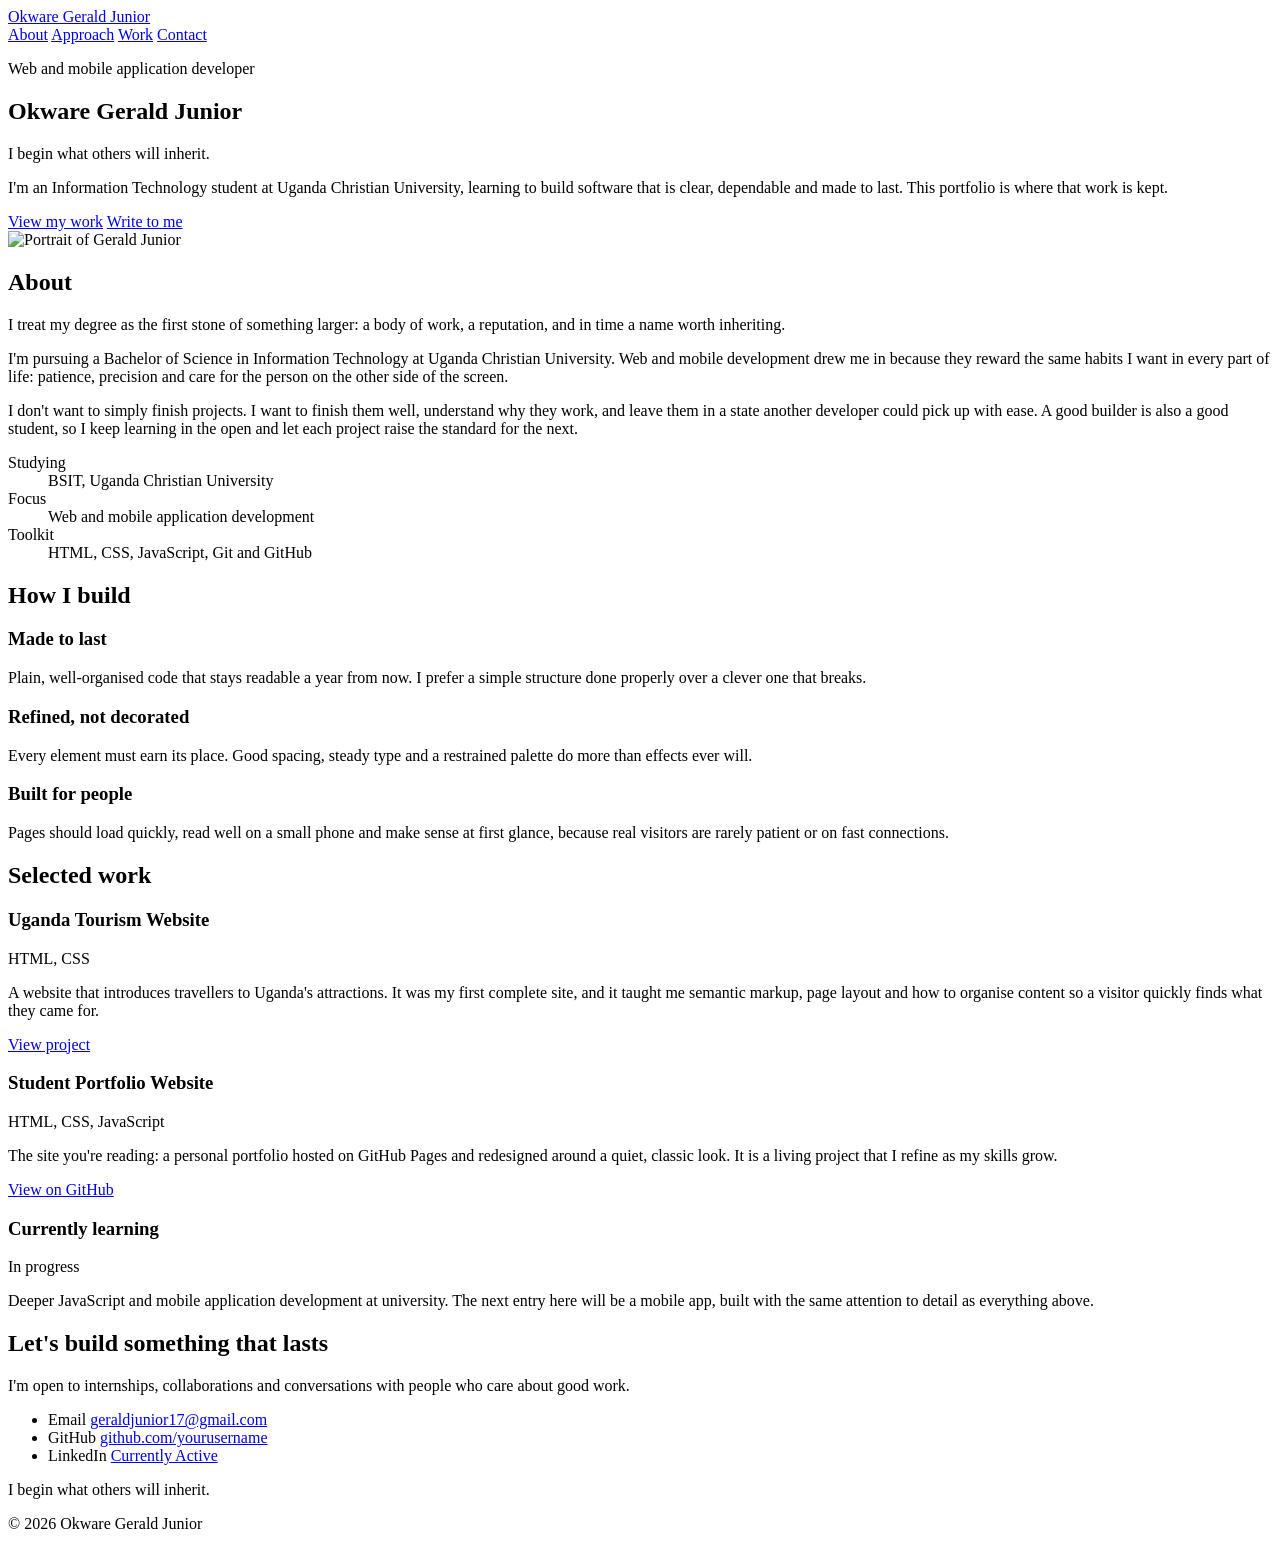
==== index.html @ 3ff0299d "Rename index[1].html to index.html" ====
<!DOCTYPE html>
<html lang="en">
<head>
    <meta charset="UTF-8">
    <meta name="viewport" content="width=device-width, initial-scale=1.0">
    <title>Okware Gerald Junior | Portfolio</title>
    <meta name="description" content="Okware Gerald Junior, Information Technology student at Uganda Christian University, building dependable websites and mobile applications.">
    <meta name="theme-color" content="#1F3A2E">
    <link rel="preconnect" href="https://fonts.googleapis.com">
    <link rel="preconnect" href="https://fonts.gstatic.com" crossorigin>
    <link href="https://fonts.googleapis.com/css2?family=Cormorant+Garamond:ital,wght@0,500;0,600;1,500&family=Jost:wght@300;400;500&display=swap" rel="stylesheet">
    <link rel="stylesheet" href="style.css">
</head>
<body>
    <header class="site-header">
        <a class="brand" href="#home">Okware Gerald Junior</a>
        <nav aria-label="Main">
            <a href="#about">About</a>
            <a href="#approach">Approach</a>
            <a href="#work">Work</a>
            <a href="#contact">Contact</a>
        </nav>
    </header>

    <main>
        <section id="home" class="hero dark">
            <div class="hero-text">
                <p class="role">Web and mobile application developer</p>
                <h1>Okware Gerald Junior</h1>
                <p class="motto">I begin what others will inherit.</p>
                <p>I'm an Information Technology student at Uganda Christian University, learning to build software that is clear, dependable and made to last. This portfolio is where that work is kept.</p>
                <div class="actions">
                    <a class="btn btn-solid" href="#work">View my work</a>
                    <a class="btn btn-line" href="#contact">Write to me</a>
                </div>
            </div>
            <div class="portrait">
                <img src="images/profile.jpg" alt="Portrait of Gerald Junior" width="340" height="453">
            </div>
        </section>

        <section id="about" class="block light">
            <div class="narrow">
                <h2>About</h2>
                <p class="lead">I treat my degree as the first stone of something larger: a body of work, a reputation, and in time a name worth inheriting.</p>
                <p>I'm pursuing a Bachelor of Science in Information Technology at Uganda Christian University. Web and mobile development drew me in because they reward the same habits I want in every part of life: patience, precision and care for the person on the other side of the screen.</p>
                <p>I don't want to simply finish projects. I want to finish them well, understand why they work, and leave them in a state another developer could pick up with ease. A good builder is also a good student, so I keep learning in the open and let each project raise the standard for the next.</p>
                <dl class="facts">
                    <div><dt>Studying</dt><dd>BSIT, Uganda Christian University</dd></div>
                    <div><dt>Focus</dt><dd>Web and mobile application development</dd></div>
                    <div><dt>Toolkit</dt><dd>HTML, CSS, JavaScript, Git and GitHub</dd></div>
                </dl>
            </div>
        </section>

        <section id="approach" class="block dark deep">
            <div class="wide">
                <h2>How I build</h2>
                <div class="principles">
                    <article>
                        <h3>Made to last</h3>
                        <p>Plain, well-organised code that stays readable a year from now. I prefer a simple structure done properly over a clever one that breaks.</p>
                    </article>
                    <article>
                        <h3>Refined, not decorated</h3>
                        <p>Every element must earn its place. Good spacing, steady type and a restrained palette do more than effects ever will.</p>
                    </article>
                    <article>
                        <h3>Built for people</h3>
                        <p>Pages should load quickly, read well on a small phone and make sense at first glance, because real visitors are rarely patient or on fast connections.</p>
                    </article>
                </div>
            </div>
        </section>

        <section id="work" class="block light">
            <div class="wide">
                <h2>Selected work</h2>
                <article class="project">
                    <div>
                        <h3>Uganda Tourism Website</h3>
                        <p class="tags">HTML, CSS</p>
                    </div>
                    <div>
                        <p>A website that introduces travellers to Uganda's attractions. It was my first complete site, and it taught me semantic markup, page layout and how to organise content so a visitor quickly finds what they came for.</p>
                        <a href="#">View project</a>
                    </div>
                </article>
                <article class="project">
                    <div>
                        <h3>Student Portfolio Website</h3>
                        <p class="tags">HTML, CSS, JavaScript</p>
                    </div>
                    <div>
                        <p>The site you're reading: a personal portfolio hosted on GitHub Pages and redesigned around a quiet, classic look. It is a living project that I refine as my skills grow.</p>
                        <a href="https://github.com/geraldokwarejnr-byte" target="_blank" rel="noopener">View on GitHub</a>
                    </div>
                </article>
                <article class="project">
                    <div>
                        <h3>Currently learning</h3>
                        <p class="tags">In progress</p>
                    </div>
                    <div>
                        <p>Deeper JavaScript and mobile application development at university. The next entry here will be a mobile app, built with the same attention to detail as everything above.</p>
                    </div>
                </article>
            </div>
        </section>

        <section id="contact" class="block dark">
            <div class="narrow">
                <h2>Let's build something that lasts</h2>
                <p class="lead">I'm open to internships, collaborations and conversations with people who care about good work.</p>
                <ul class="contact-list">
                    <li><span>Email</span> <a href="mailto:geraldokware17@gmail.com">geraldjunior17@gmail.com</a></li>
                    <li><span>GitHub</span> <a href="https://github.com/geraldokwarejnr-byte" target="_blank" rel="noopener">github.com/yourusername</a></li>
                    <li><span>LinkedIn</span> <a href="https://www.linkedin.com/in/okware-gerald-668398355?utm_source=share_via&utm_content=profile&utm_medium=member_android">Currently Active</a></li>
                </ul>
            </div>
        </section>
    </main>

    <footer class="site-footer">
        <p class="motto">I begin what others will inherit.</p>
        <p>&copy; <span id="year">2026</span> Okware Gerald Junior</p>
    </footer>

    <script src="script.js"></script>
</body>
</html>
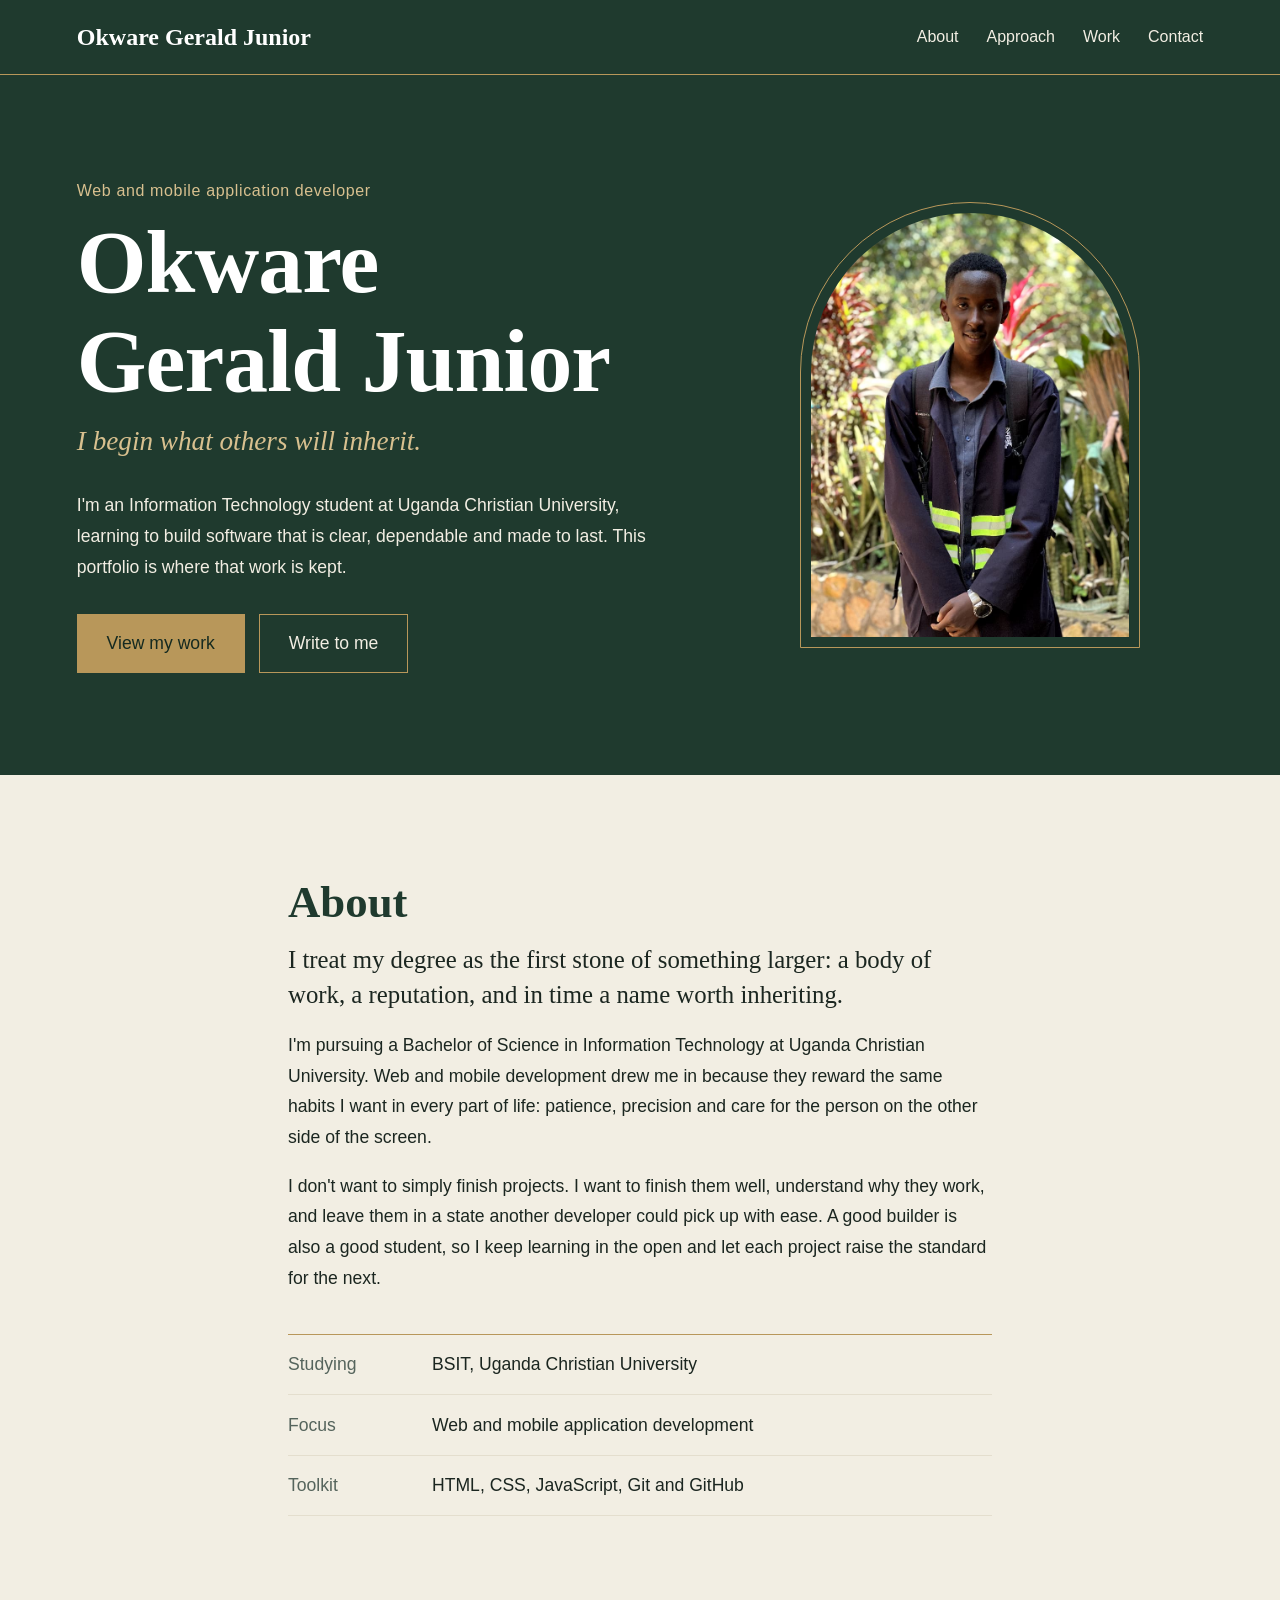
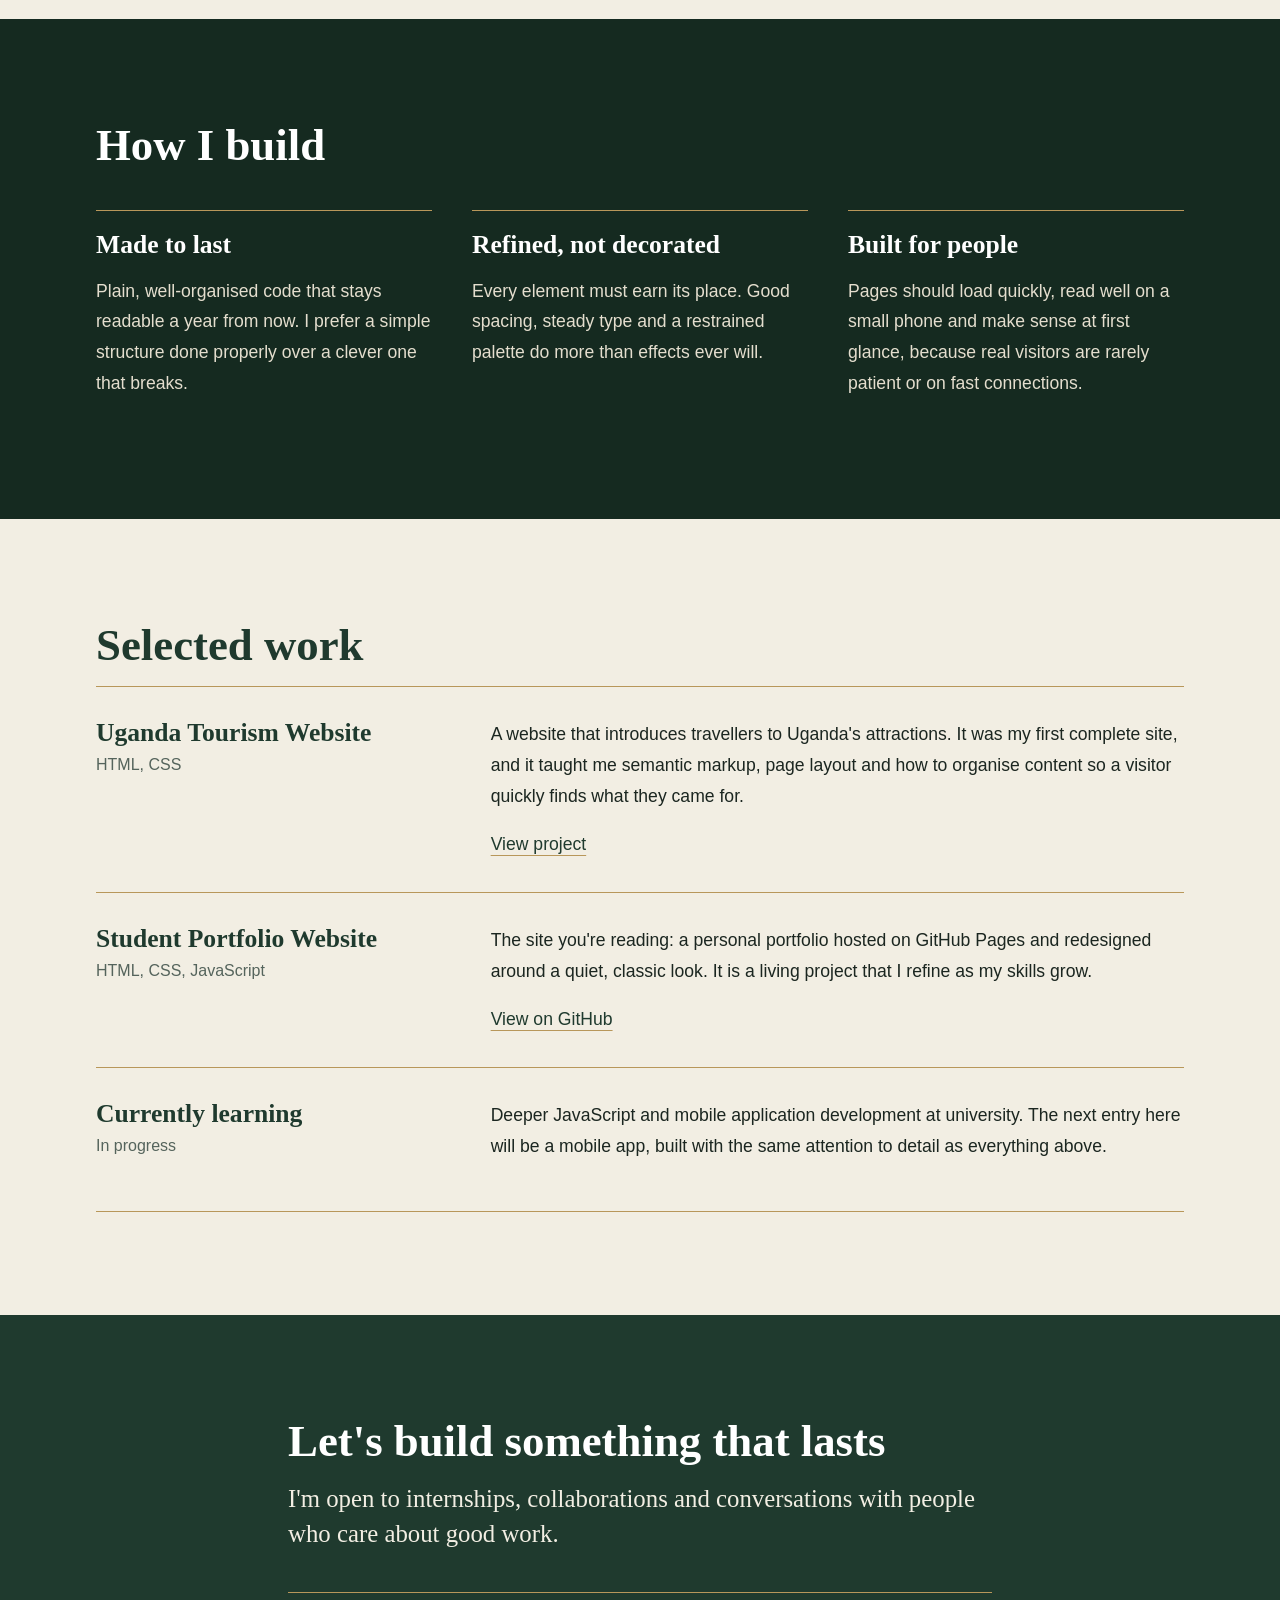
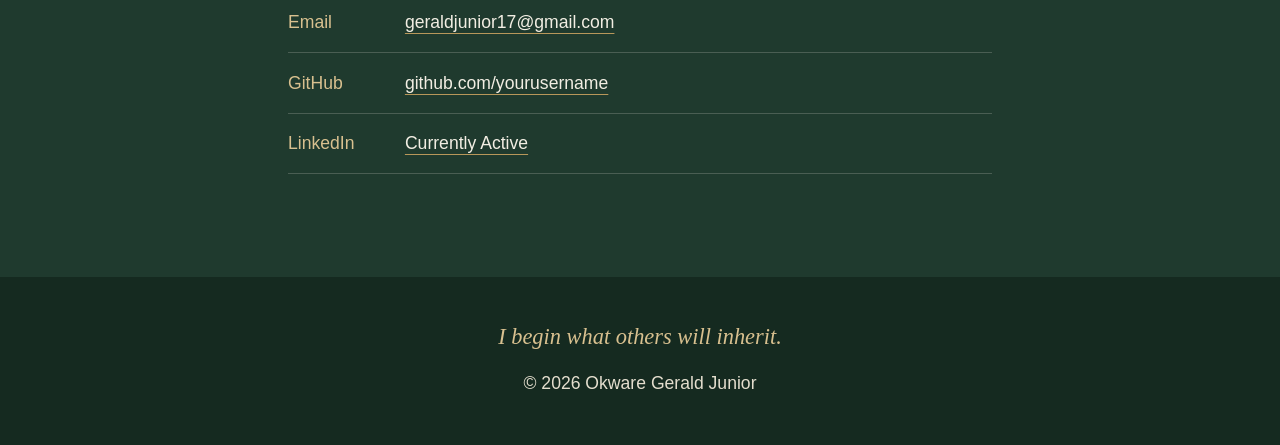
==== commit 4e85752e: "Update portrait image filename in index.html" ====
--- a/index.html
+++ b/index.html
@@ -35,7 +35,7 @@
                 </div>
             </div>
             <div class="portrait">
-                <img src="images/profile.jpg" alt="Portrait of Gerald Junior" width="340" height="453">
+                <img src="Man's Not Hot.jpg" alt="Portrait of Gerald Junior" width="340" height="453">
             </div>
         </section>
 
--- a/style.css
+++ b/style.css
@@ -0,0 +1,176 @@
+:root {
+    --forest: #1F3A2E;
+    --forest-deep: #152A20;
+    --moss: #2D4F3F;
+    --bone: #F2EEE3;
+    --bone-dim: #E4DECE;
+    --ink: #1B2620;
+    --muted: #55645C;
+    --gold: #B8975A;
+    --gold-light: #D8C08F;
+    --display: "Cormorant Garamond", Georgia, "Times New Roman", serif;
+    --body: "Jost", "Segoe UI", Arial, sans-serif;
+}
+
+* { box-sizing: border-box; }
+
+html { scroll-behavior: smooth; scroll-padding-top: 4.5rem; }
+
+body {
+    margin: 0;
+    font-family: var(--body);
+    font-weight: 300;
+    font-size: 1.1rem;
+    line-height: 1.75;
+    color: var(--ink);
+    background: var(--bone);
+}
+
+h1, h2, h3 {
+    font-family: var(--display);
+    font-weight: 600;
+    line-height: 1.1;
+    margin: 0 0 1rem;
+}
+
+h2 { font-size: clamp(2rem, 4vw, 2.8rem); }
+h3 { font-size: 1.6rem; }
+p { margin: 0 0 1.1rem; }
+.lead { font-family: var(--display); font-size: 1.55rem; line-height: 1.4; font-weight: 500; }
+
+a { color: inherit; text-decoration-color: var(--gold); text-underline-offset: 0.3em; }
+a:focus-visible { outline: 2px solid var(--gold); outline-offset: 4px; }
+
+/* Sections */
+.dark { background: var(--forest); color: var(--bone); }
+.dark.deep { background: var(--forest-deep); }
+.dark h1, .dark h2, .dark h3 { color: #fff; }
+.light h1, .light h2, .light h3 { color: var(--forest); }
+
+.block { padding: clamp(3.5rem, 8vw, 7rem) clamp(1.25rem, 6vw, 5rem); }
+.narrow { max-width: 44rem; margin: 0 auto; }
+.wide { max-width: 68rem; margin: 0 auto; }
+
+/* Header */
+.site-header {
+    position: sticky;
+    top: 0;
+    z-index: 10;
+    display: flex;
+    justify-content: space-between;
+    align-items: center;
+    flex-wrap: wrap;
+    gap: 0.4rem 2rem;
+    padding: 1rem clamp(1.25rem, 6vw, 5rem);
+    background: var(--forest);
+    border-bottom: 1px solid var(--gold);
+}
+
+.brand {
+    font-family: var(--display);
+    font-size: 1.5rem;
+    font-weight: 600;
+    color: #fff;
+    text-decoration: none;
+}
+
+.site-header nav { display: flex; gap: 1.75rem; }
+.site-header nav a { color: var(--bone); text-decoration: none; font-size: 1rem; }
+.site-header nav a:hover { text-decoration: underline; text-decoration-color: var(--gold); text-underline-offset: 0.4em; }
+
+/* Hero */
+.hero {
+    display: grid;
+    grid-template-columns: 1.25fr 1fr;
+    align-items: center;
+    gap: clamp(2rem, 6vw, 5rem);
+    padding: clamp(3rem, 8vw, 6.5rem) clamp(1.25rem, 6vw, 5rem);
+}
+
+.hero-text { max-width: 36rem; }
+.role { color: var(--gold-light); font-size: 1rem; letter-spacing: 0.04em; margin-bottom: 0.5rem; }
+.hero h1 { font-size: clamp(3.2rem, 8vw, 5.6rem); letter-spacing: -0.01em; margin-bottom: 0.5rem; }
+.motto { font-family: var(--display); font-style: italic; font-size: 1.7rem; color: var(--gold-light); margin-bottom: 1.5rem; }
+
+.actions { display: flex; flex-wrap: wrap; gap: 0.9rem; margin-top: 2rem; }
+
+.btn {
+    display: inline-block;
+    padding: 0.8rem 1.8rem;
+    font-weight: 400;
+    text-decoration: none;
+    border: 1px solid var(--gold);
+    transition: background-color 0.2s, color 0.2s;
+}
+
+.btn-solid { background: var(--gold); color: var(--forest-deep); }
+.btn-solid:hover { background: var(--gold-light); }
+.btn-line { color: var(--bone); }
+.btn-line:hover { background: rgba(184, 151, 90, 0.18); }
+
+/* Arched portrait: nods to the arched doorways of classic storefronts */
+.portrait {
+    justify-self: center;
+    width: min(340px, 78vw);
+    padding: 10px;
+    border: 1px solid var(--gold);
+    border-radius: 999px 999px 0 0;
+}
+
+.portrait img {
+    display: block;
+    width: 100%;
+    height: auto;
+    aspect-ratio: 3 / 4;
+    object-fit: cover;
+    background: var(--moss);
+    border-radius: 999px 999px 0 0;
+}
+
+/* About */
+.facts { margin: 2.5rem 0 0; border-top: 1px solid var(--gold); }
+.facts div { display: grid; grid-template-columns: 8rem 1fr; gap: 1rem; padding: 0.9rem 0; border-bottom: 1px solid var(--bone-dim); }
+.facts dt { color: var(--muted); }
+.facts dd { margin: 0; }
+
+/* Principles */
+.principles { display: grid; grid-template-columns: repeat(auto-fit, minmax(240px, 1fr)); gap: 2.5rem; margin-top: 2.5rem; }
+.principles article { border-top: 1px solid var(--gold); padding-top: 1.25rem; }
+.principles p { color: var(--bone-dim); }
+
+/* Work */
+.project {
+    display: grid;
+    grid-template-columns: 1fr 2fr;
+    gap: 1rem 3rem;
+    padding: 2rem 0;
+    border-top: 1px solid var(--gold);
+}
+
+.project:last-child { border-bottom: 1px solid var(--gold); }
+.project h3 { margin-bottom: 0.25rem; color: var(--forest); }
+.project .tags { color: var(--muted); font-size: 1rem; margin: 0; }
+.project a { color: var(--forest); font-weight: 500; }
+
+/* Contact */
+.contact-list { list-style: none; margin: 2.5rem 0 0; padding: 0; border-top: 1px solid var(--gold); }
+.contact-list li { padding: 0.9rem 0; border-bottom: 1px solid rgba(242, 238, 227, 0.2); }
+.contact-list span { display: inline-block; min-width: 7rem; color: var(--gold-light); }
+
+/* Footer */
+.site-footer { padding: 2.5rem 1.25rem; text-align: center; background: var(--forest-deep); color: var(--bone-dim); }
+.site-footer p { margin: 0 0 0.4rem; }
+.site-footer .motto { font-size: 1.4rem; margin-bottom: 0.75rem; }
+
+@media (max-width: 780px) {
+    .hero { grid-template-columns: 1fr; }
+    .portrait { order: -1; }
+    .project { grid-template-columns: 1fr; gap: 0.5rem; }
+    .facts div { grid-template-columns: 1fr; gap: 0; }
+    .site-header { justify-content: center; }
+}
+
+@media (prefers-reduced-motion: reduce) {
+    html { scroll-behavior: auto; }
+    .btn { transition: none; }
+}
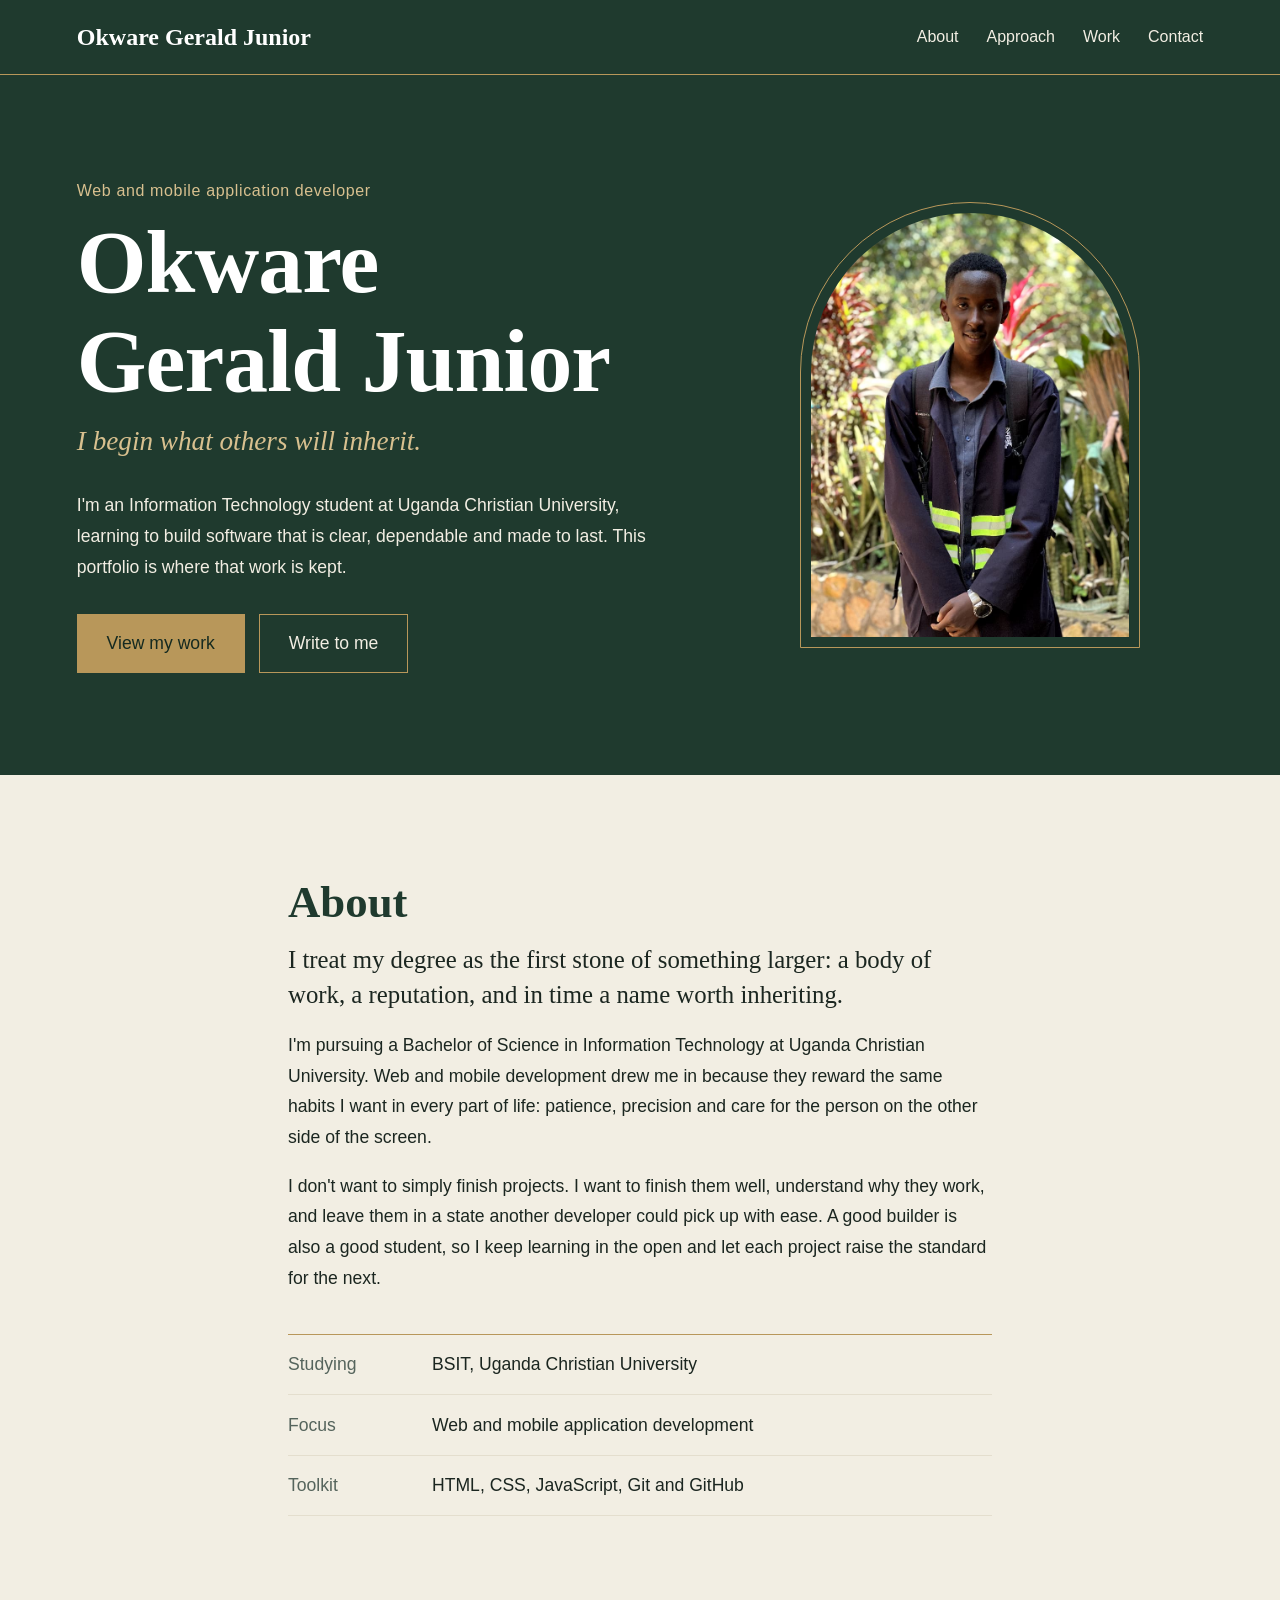
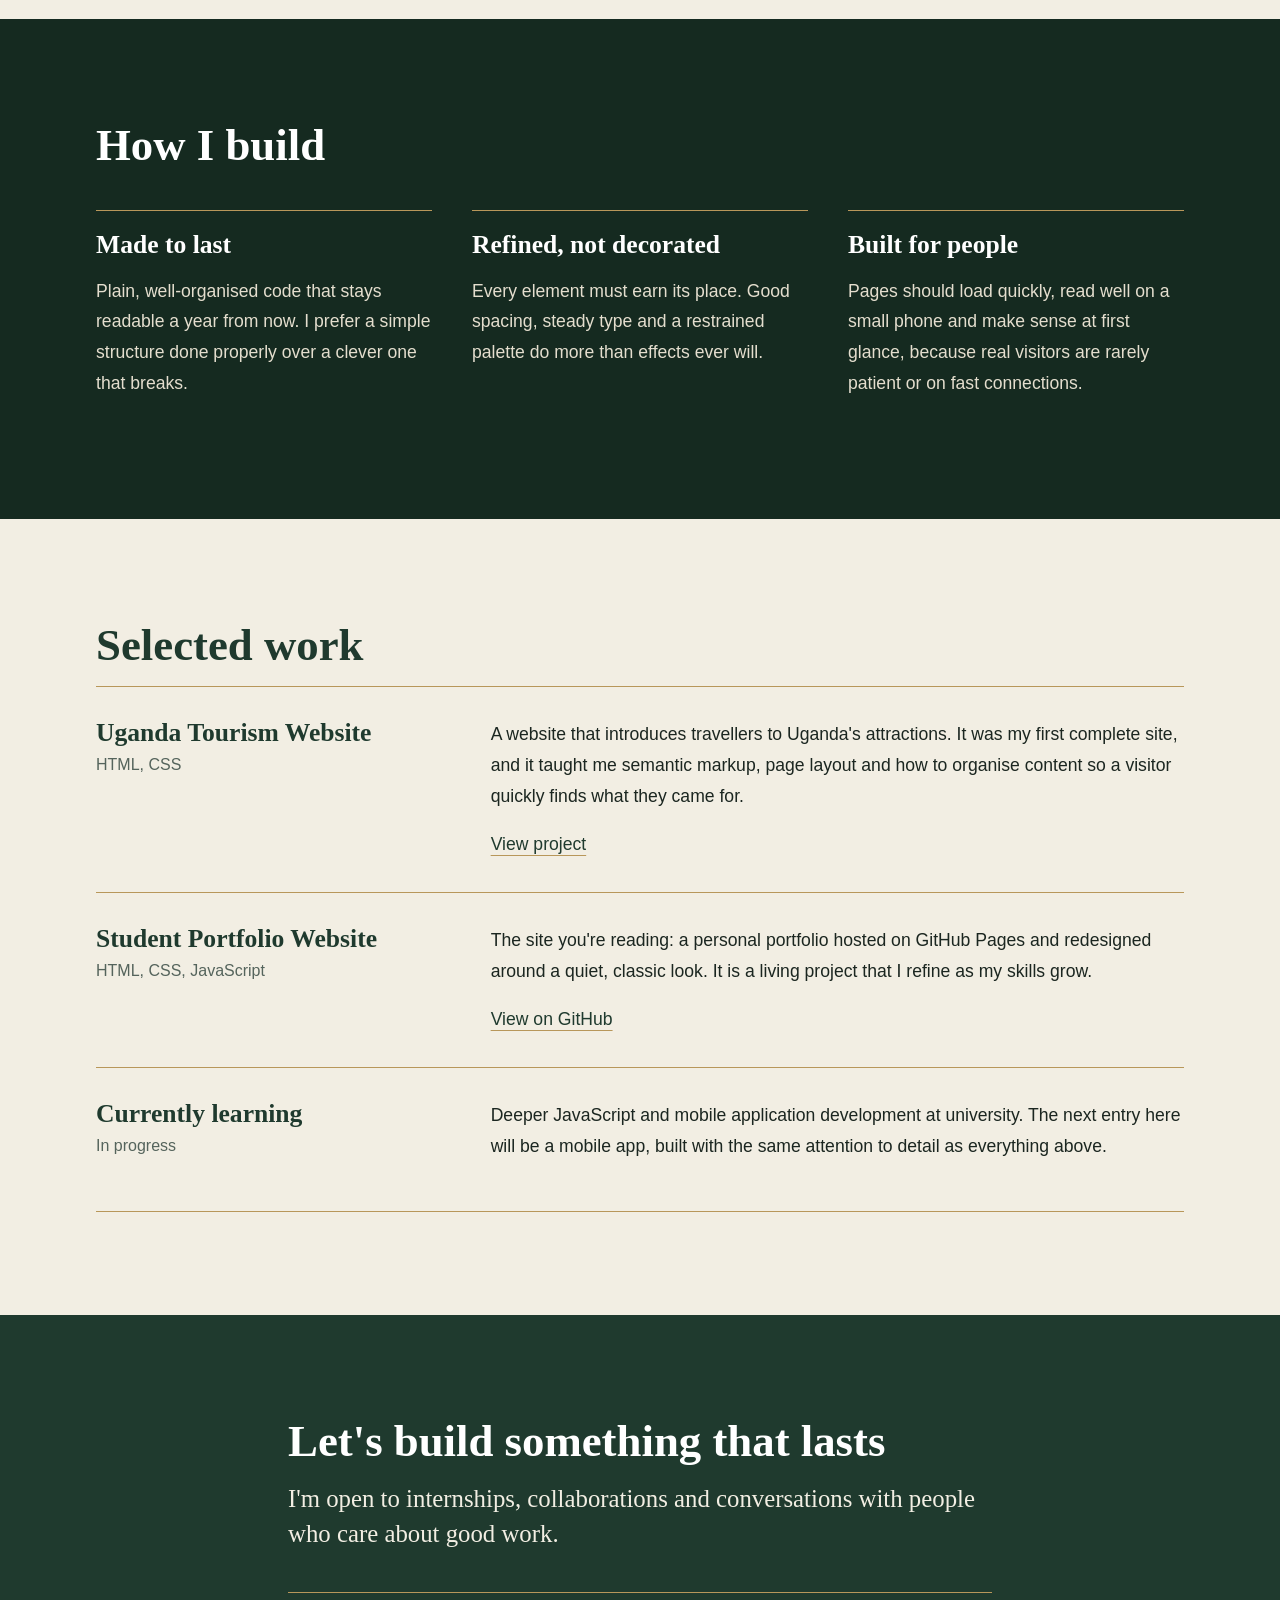
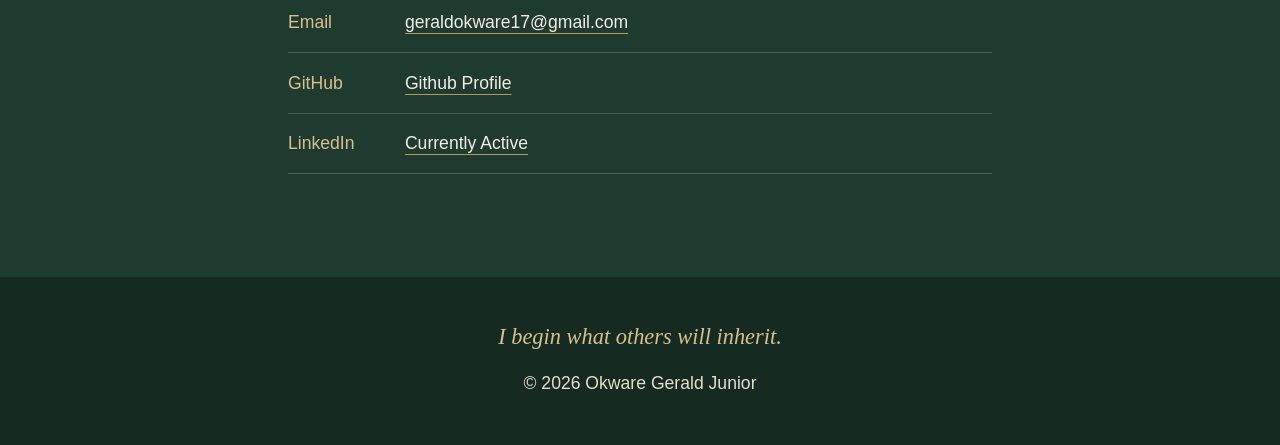
==== commit dcf5ac90: "Update contact information in index.html" ====
--- a/index.html
+++ b/index.html
@@ -83,7 +83,7 @@
                     </div>
                     <div>
                         <p>A website that introduces travellers to Uganda's attractions. It was my first complete site, and it taught me semantic markup, page layout and how to organise content so a visitor quickly finds what they came for.</p>
-                        <a href="#">View project</a>
+                        <a href="My Works/Ugandan.html">View project</a>
                     </div>
                 </article>
                 <article class="project">
@@ -113,8 +113,8 @@
                 <h2>Let's build something that lasts</h2>
                 <p class="lead">I'm open to internships, collaborations and conversations with people who care about good work.</p>
                 <ul class="contact-list">
-                    <li><span>Email</span> <a href="mailto:geraldokware17@gmail.com">geraldjunior17@gmail.com</a></li>
-                    <li><span>GitHub</span> <a href="https://github.com/geraldokwarejnr-byte" target="_blank" rel="noopener">github.com/yourusername</a></li>
+                    <li><span>Email</span> <a href="mailto:geraldokware17@gmail.com">geraldokware17@gmail.com</a></li>
+                    <li><span>GitHub</span> <a href="https://github.com/geraldokwarejnr-byte" target="_blank" rel="noopener">Github Profile</a></li>
                     <li><span>LinkedIn</span> <a href="https://www.linkedin.com/in/okware-gerald-668398355?utm_source=share_via&utm_content=profile&utm_medium=member_android">Currently Active</a></li>
                 </ul>
             </div>
